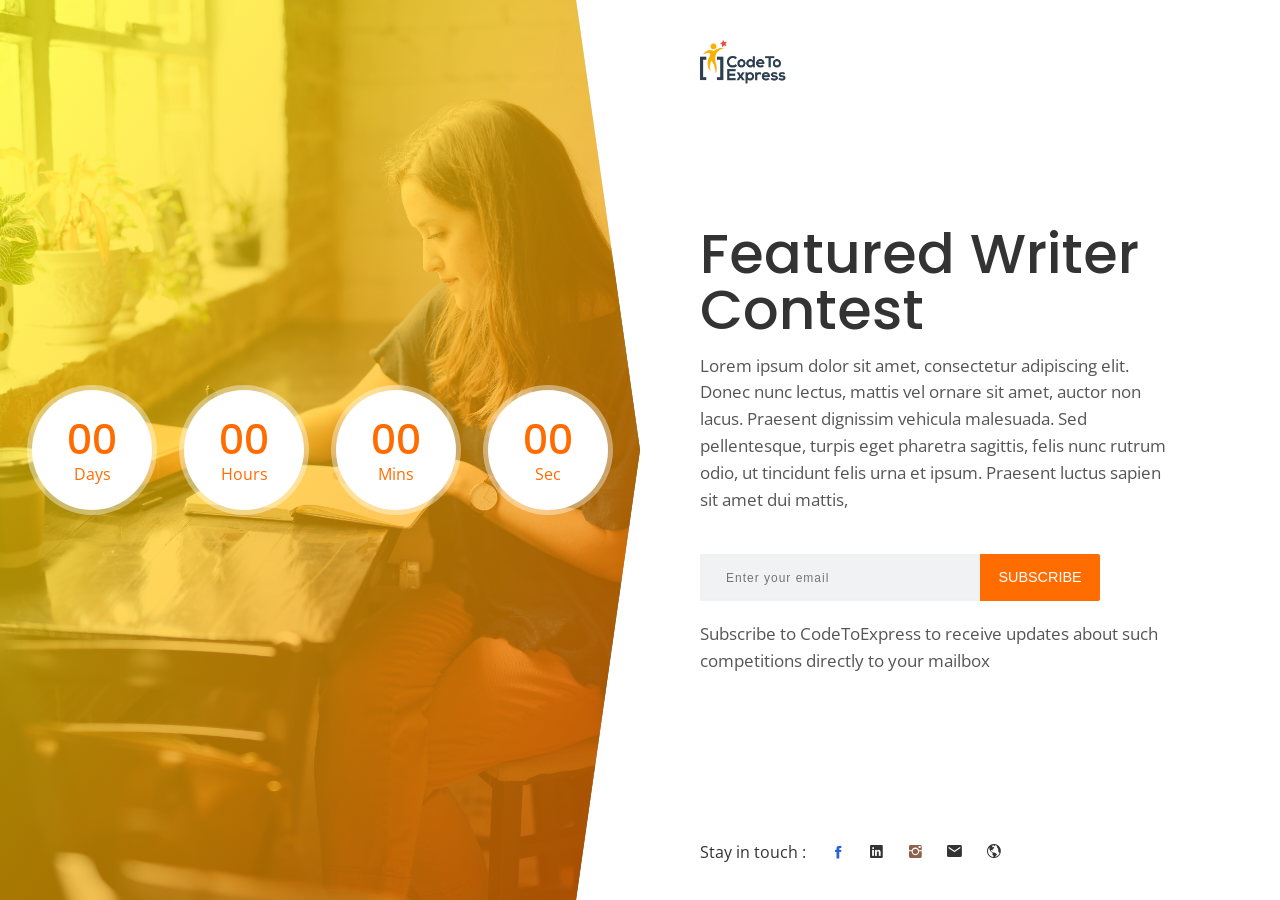
==== index.html @ edab0ef6 "Add website" ====
<!DOCTYPE html>
<html lang="en">
  <head>
    <title>TITLE</title>
    <meta http-equiv="X-UA-Compatible" content="IE=edge" />
    <meta name="viewport" content="width=device-width, initial-scale=1" />
    <meta charset="UTF-8" />
    <!-- Font -->
    <link
      href="https://fonts.googleapis.com/css?family=Open+Sans:400,700%7CPoppins:400,500"
      rel="stylesheet"
    />
    <link href="common-css/ionicons.css" rel="stylesheet" />
    <link rel="stylesheet" href="common-css/jquery.classycountdown.css" />
    <link href="./css/styles.css" rel="stylesheet" />
    <link href="./css/responsive.css" rel="stylesheet" />
  </head>
  <body>
    <div class="main-area">
      <section
        class="left-section"
        
      >
        <div class="display-table center-text">
          <div class="display-table-cell">
            <div id="normal-countdown" data-date="2019/06/01"></div>
          </div>
          <!-- display-table-cell -->
        </div>
        <!-- display-table -->
      </section>
      <!-- left-section -->

      <section class="right-section full-height">
        <a class="logo" href="#"
          ><img src="images/logo-black.png" alt="Logo"
        /></a>

        <div class="display-table">
          <div class="display-table-cell">
            <div class="main-content">
              <h1 class="title"><b>Featured Writer Contest</b></h1>
              <p>
                Lorem ipsum dolor sit amet, consectetur adipiscing elit. Donec nunc lectus, mattis vel ornare sit amet, auctor non lacus. Praesent dignissim vehicula malesuada. Sed pellentesque, turpis eget pharetra sagittis, felis nunc rutrum odio, ut tincidunt felis urna et ipsum. Praesent luctus sapien sit amet dui mattis, 
              </p>

              <div class="email-input-area">
                <form method="post">
                  <input
                    class="email-input"
                    name="email"
                    type="text"
                    placeholder="Enter your email"
                  />
                  <button class="submit-btn" name="submit" type="submit">
                    <b>SUBSCRIBE</b>
                  </button>
                </form>
              </div>
              <!-- email-input-area -->

              <p class="post-desc">
                Subscribe to CodeToExpress to receive updates about such competitions directly to your mailbox
              </p>
            </div>
            <!-- main-content -->
          </div>
          <!-- display-table-cell -->
        </div>
        <!-- display-table -->

        <ul class="footer-icons">
          <li>Stay in touch :</li>
          <li>
            <a href="#"><i class="ion-social-facebook"></i></a>
          </li>
          <li>
            <a href="#"><i class="ion-social-linkedin"></i></a>
          </li>
          <li>
            <a href="#"><i class="ion-social-instagram"></i></a>
          </li>
          <li>
            <a href="#"><i class="ion-android-mail"></i></a>
          </li>
          <li>
            <a href="#"><i class="ion-android-globe"></i></a>
          </li>
        </ul>
      </section>
      <!-- right-section -->
    </div>
    <!-- main-area -->

    <!-- SCIPTS -->

    <script src="common-js/jquery-3.1.1.min.js"></script>

    <script src="common-js/jquery.countdown.min.js"></script>

    <script src="common-js/scripts.js"></script>
  </body>
</html>
---- css/styles.css ----
html {
  font-size: 100%;
  height: 100%;
  width: 100%;
  overflow-x: hidden;
  margin: 0px;
  padding: 0px;
  touch-action: manipulation;
}

body {
  font-size: 16px;
  font-family: "Open Sans", sans-serif;
  width: 100%;
  height: 100%;
  margin: 0;
  font-weight: 400;
  -webkit-font-smoothing: antialiased;
  -moz-osx-font-smoothing: grayscale;
  word-wrap: break-word;
  overflow-x: hidden;
  color: #333;
}

h1,
h2,
h3,
h4,
h5,
h6,
p,
a,
ul,
span,
li,
img,
inpot,
button {
  margin: 0;
  padding: 0;
}

h1,
h2,
h3,
h4,
h5,
h6 {
  line-height: 1.5;
  font-weight: inherit;
}

h1,
h2,
h3 {
  font-family: "Poppins", sans-serif;
}

p {
  line-height: 1.6;
  font-size: 1.05em;
  font-weight: 400;
  color: #555;
}

h1 {
  font-size: 3.5em;
  line-height: 1;
}
h2 {
  font-size: 3em;
  line-height: 1.1;
}
h3 {
  font-size: 2.5em;
}
h4 {
  font-size: 1.5em;
}
h5 {
  font-size: 1.2em;
}
h6 {
  font-size: 0.9em;
  letter-spacing: 1px;
}

a,
button {
  display: inline-block;
  text-decoration: none;
  color: inherit;
  transition: all 0.3s;
  line-height: 1;
}

a:focus,
a:active,
a:hover,
button:focus,
button:active,
button:hover,
a b.light-color:hover {
  text-decoration: none;
  color: #e45f74;
}

b {
  font-weight: 500;
}

img {
  width: 100%;
}

li {
  list-style: none;
  display: inline-block;
}

span {
  display: inline-block;
}

button {
  outline: 0;
  border: 0;
  background: none;
  cursor: pointer;
}

b.light-color {
  color: #444;
}

.icon {
  font-size: 1.1em;
  display: inline-block;
  line-height: inherit;
}

[class^="icon-"]:before,
[class*=" icon-"]:before {
  line-height: inherit;
}

html {
  -webkit-box-sizing: border-box;
  box-sizing: border-box;
}

*,
*::before,
*::after {
  -webkit-box-sizing: inherit;
  box-sizing: inherit;
}
.center-text {
  text-align: center;
}

.display-table {
  display: table;
  height: 100%;
  width: 100%;
}

.display-table-cell {
  display: table-cell;
  vertical-align: middle;
}

::-webkit-input-placeholder {
  font-size: 0.9em;
  letter-spacing: 1px;
}

::-moz-placeholder {
  font-size: 0.9em;
  letter-spacing: 1px;
}

:-ms-input-placeholder {
  font-size: 0.9em;
  letter-spacing: 1px;
}

:-moz-placeholder {
  font-size: 0.9em;
  letter-spacing: 1px;
}

.full-height {
  height: 100%;
}

.position-static {
  position: static;
}

.main-area {
  position: relative;
  height: 100vh;
}

.left-section {
  position: absolute;
  top: 0;
  bottom: 0;
  left: 0;
  width: 50%;
  background-size: cover;
}

#normal-countdown {
  text-align: center;
}

#normal-countdown .time-sec {
  position: relative;
  display: inline-block;
  margin: 2.5%;
  height: 120px;
  width: 120px;
  border-radius: 100px;
  background: #fff;
  box-shadow: 0px 0px 0px 5px rgba(255, 255, 255, 0.4);
  color: #ff6d00;
}

#normal-countdown .time-sec .main-time {
  font-weight: 500;
  line-height: 100px;
}

#normal-countdown .time-sec span {
  position: absolute;
  bottom: 25px;
  left: 50%;
  transform: translateX(-50%);
}

.right-section {
  float: right;
  width: 50%;
  position: relative;
  padding: 0 60px;
}

.right-section .logo {
  position: absolute;
  top: 40px;
  height: 30px;
}

.right-section .logo img {
  height: 150%;
  width: auto;
}

.right-section .main-content {
  padding: 40px 40px 40px 0;
}

.main-content .title {
  margin-bottom: 15px;
}

.main-content .email-input-area {
  margin: 40px 0 20px;
  position: relative;
  width: 400px;
  height: 47px;
}

.main-content .email-input-area .email-input {
  width: 100%;
  position: absolute;
  top: 0;
  bottom: 0;
  left: 0;
  border-radius: 2px;
  border: 0;
  outline: 0;
  padding: 0 140px 0 25px;
  transition: all 0.2s;
  background: #f1f2f3;
  box-shadow: inset 0 0 1px rgba(0, 0, 0, 0.1);
  border: 1px solid transparent;
}

.main-content .email-input-area .email-input:focus {
  border-color: #ffff00;
}

.main-content .email-input-area .submit-btn {
  width: 120px;
  text-align: center;
  position: absolute;
  top: 0;
  bottom: 0;
  right: 0;
  font-size: 0.9em;
  outline: 0;
  border-radius: 0 2px 2px 0;
  transition: all 0.3s;
  background: #ff6d00;
  color: #fff;
}

.main-content .email-input-area .submit-btn:hover {
  background: #ffc400;
}
ff6d00 .main-content .post-desc {
  color: #999;
}

.right-section .footer-icons {
  position: absolute;
  bottom: 30px;
}

.right-section .footer-icons > li > a {
  display: inline-block;
  font-size: 1.07em;
  padding: 0 0px;
}

.right-section .footer-icons > li:first-child {
  margin-right: 10px;
}

.right-section .footer-icons > li > a > i {
  display: inline-block;
  height: 35px;
  line-height: 33px;
  transition: all 0.2s;
  border-radius: 40px;
  text-align: center;
  width: 35px;
}

.right-section .footer-icons > li > a:hover > i {
  border: 1px solid;
}

.right-section .footer-icons > li > a > i[class*="facebook"] {
  color: #2a61d6;
  border-color: #2a61d6;
}
.right-section .footer-icons > li > a > i[class*="twitter"] {
  color: #3aa4f8;
  border-color: #3aa4f8;
}
.right-section .footer-icons > li > a > i[class*="google"] {
  color: #f43846;
  border-color: #f43846;
}
.right-section .footer-icons > li > a > i[class*="instagram"] {
  color: #8f614a;
  border-color: #8f614a;
}
.right-section .footer-icons > li > a > i[class*="pinterest"] {
  color: #e1c013;
  border-color: #e1c013;
}
---- css/responsive.css ----
@media only screen and (max-width: 1200px) {
  .date-countdown {
    width: 100%;
  }
}

@media only screen and (max-width: 992px) {
  .main-area {
    position: relative;
    height: 200vh;
  }
  .right-section {
    float: none;
    width: 100%;
    height: 50%;
  }
  .right-section .main-content {
    padding: 40px 0;
  }
  .main-content .email-input-area {
    width: 100%;
  }
  .main-content .email-input-area .email-input {
    padding: 0 115px 0 20px;
  }
  .main-content .email-input-area .submit-btn {
    width: 100px;
  }
  .right-section .footer-icons > li > a > i {
    height: 30px;
    line-height: 28px;
    width: 30px;
  }
  .left-section {
    position: static;
    width: 100%;
    height: 50%;
  }

  .date-countdown {
    width: 100%;
  }

  .date-countdown .time_circles > div > h4 {
    font-size: 0.7em !important;
  }
}

@media only screen and (max-width: 767px) {
  p {
    line-height: 1.4;
  }

  h1 {
    font-size: 2.8em;
    line-height: 1;
  }
  h2 {
    font-size: 2.2em;
    line-height: 1.1;
  }
  h3 {
    font-size: 1.8em;
  }
}

@media only screen and (max-width: 479px) {
  body {
    font-size: 12px;
  }

  #normal-countdown .time-sec {
    height: 100px;
    width: 100px;
    margin: 5%;
  }

  #normal-countdown .time-sec .main-time {
    line-height: 80px;
  }

  .right-section {
    padding: 0 30px;
  }
}

@media only screen and (max-width: 359px) {
}

@media only screen and (max-width: 290px) {
}

@media only screen and (min-width: 900px) {
  .left-section {
    clip-path: polygon(0 0, 90% 0, 100% 50vh, 90% 100vh, 0 100vh);
    /* position: relative; */
  }
  .right-section {
    clip-path: polygon(0 0, 100% 0, 100% 100vh, 0% 100vh);
    /* position: relative; */
  }
}

.left-section {
  background-image: linear-gradient(
      to right bottom,
      rgba(255, 255, 0, 0.65),
      rgba(255, 111, 0, 0.65)
    ),
    url(./../images/bkg.jpg);
}
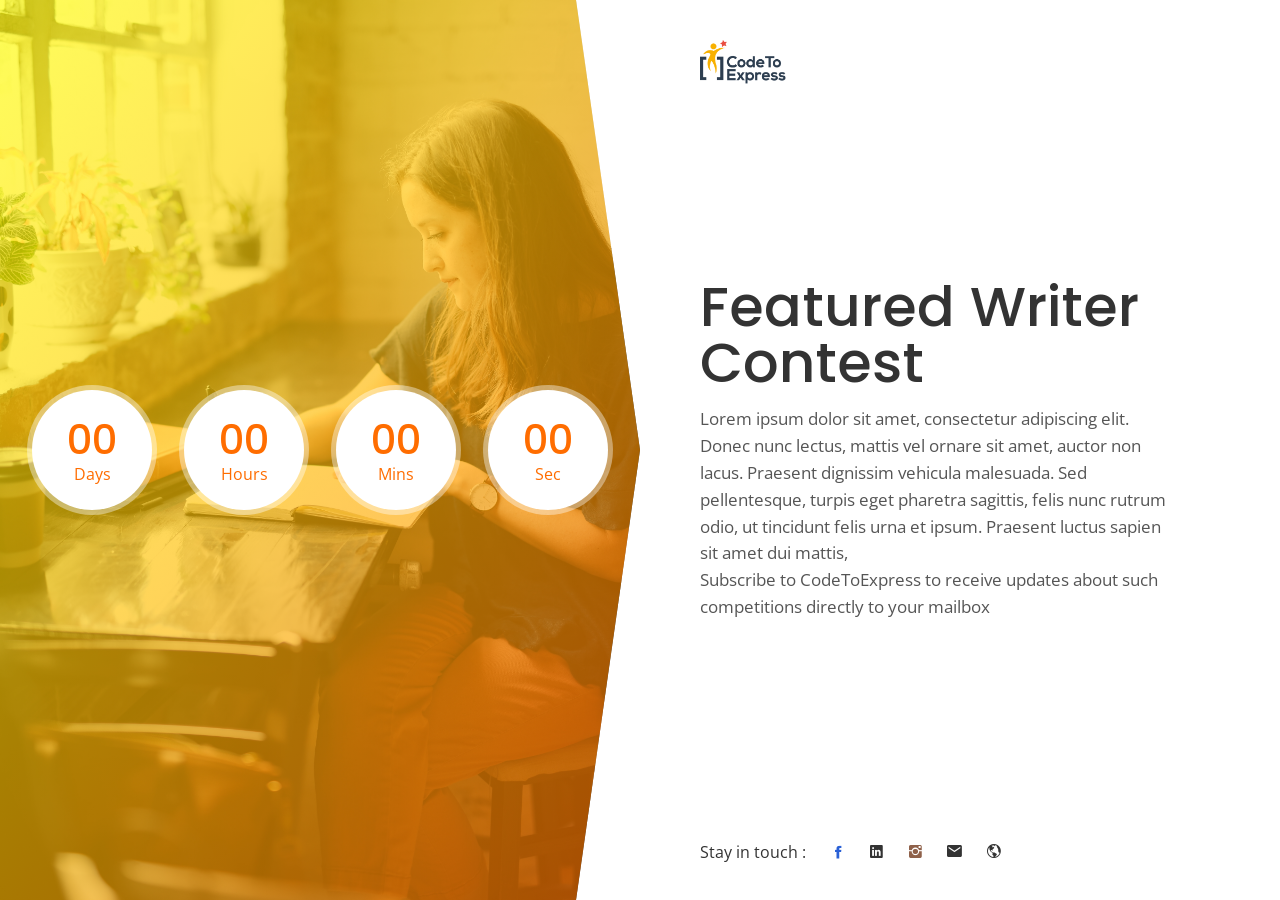
==== commit 4c1e4d98: "Add meta tags" ====
--- a/index.html
+++ b/index.html
@@ -1,10 +1,25 @@
 <!DOCTYPE html>
 <html lang="en">
   <head>
-    <title>TITLE</title>
+    <title>C2E Featured Writer Contest</title>
     <meta http-equiv="X-UA-Compatible" content="IE=edge" />
     <meta name="viewport" content="width=device-width, initial-scale=1" />
     <meta charset="UTF-8" />
+    <meta name="author" content="The Lean programmer, theleanprogrammer@gmail.com">
+    <meta name="description" content="Code To Express: We aim to make a world advanced in technology and make the youth of not only this nation, but this globe, well versed in programming and technology, and we have started Featured Writer Contest to give a chance to beginner and medium developers to start tech blogging!" />
+    <meta name="keywords" content="Madhav Bahl,Madhav,Tech Enthusiast,Web Developer,Portfolio">
+    <meta property="og:type" content="website" />
+    <link rel="shortcut icon" href="img/logo_sq.png">
+    <link rel="icon" href="img/logo_sq.png">
+	<meta property="og:site_name" content="C2E: Daily Codes" />
+	<meta property="og:url" content="codetoexpress.tech/dailycodes" />
+    <meta property="og:title" content="Code To Express" />
+    <meta property="og:image" content="img/logo_sq.png" />
+	<meta property="og:description" content="Code To Express: We aim to make a world advanced in technology and make the youth of not only this nation, but this globe, well versed in programming and technology, and we have started Featured Writer Contest to give a chance to beginner and medium developers to start tech blogging!"  />
+	<meta itemprop="name" content="Code To Express" />
+	<meta itemprop="description" content="Code To Express: We aim to make a world advanced in technology and make the youth of not only this nation, but this globe, well versed in programming and technology, and we have started Featured Writer Contest to give a chance to beginner and medium developers to start tech blogging!" />
+	<meta itemprop="name" content="Code To Express" />
+    <meta name="keywords" content="CodeToExpress, Teaching Tech, Seamless, Programming, Technology, Coding, The Lean Programmer, Madhav Bahl,Madhav,Tech Enthusiast,C2E,Code To Express">
     <!-- Font -->
     <link
       href="https://fonts.googleapis.com/css?family=Open+Sans:400,700%7CPoppins:400,500"
@@ -14,13 +29,13 @@
     <link rel="stylesheet" href="common-css/jquery.classycountdown.css" />
     <link href="./css/styles.css" rel="stylesheet" />
     <link href="./css/responsive.css" rel="stylesheet" />
+    <link rel="shortcut icon" href="./images/logo.png" />
+    <link rel="icon" href="./images/logo.png" />
+    
   </head>
   <body>
     <div class="main-area">
-      <section
-        class="left-section"
-        
-      >
+      <section class="left-section">
         <div class="display-table center-text">
           <div class="display-table-cell">
             <div id="normal-countdown" data-date="2019/06/01"></div>
@@ -41,10 +56,14 @@
             <div class="main-content">
               <h1 class="title"><b>Featured Writer Contest</b></h1>
               <p>
-                Lorem ipsum dolor sit amet, consectetur adipiscing elit. Donec nunc lectus, mattis vel ornare sit amet, auctor non lacus. Praesent dignissim vehicula malesuada. Sed pellentesque, turpis eget pharetra sagittis, felis nunc rutrum odio, ut tincidunt felis urna et ipsum. Praesent luctus sapien sit amet dui mattis, 
+                Lorem ipsum dolor sit amet, consectetur adipiscing elit. Donec
+                nunc lectus, mattis vel ornare sit amet, auctor non lacus.
+                Praesent dignissim vehicula malesuada. Sed pellentesque, turpis
+                eget pharetra sagittis, felis nunc rutrum odio, ut tincidunt
+                felis urna et ipsum. Praesent luctus sapien sit amet dui mattis,
               </p>
 
-              <div class="email-input-area">
+              <!-- <div class="email-input-area">
                 <form method="post">
                   <input
                     class="email-input"
@@ -56,11 +75,12 @@
                     <b>SUBSCRIBE</b>
                   </button>
                 </form>
-              </div>
+              </div> -->
               <!-- email-input-area -->
 
               <p class="post-desc">
-                Subscribe to CodeToExpress to receive updates about such competitions directly to your mailbox
+                Subscribe to CodeToExpress to receive updates about such
+                competitions directly to your mailbox
               </p>
             </div>
             <!-- main-content -->
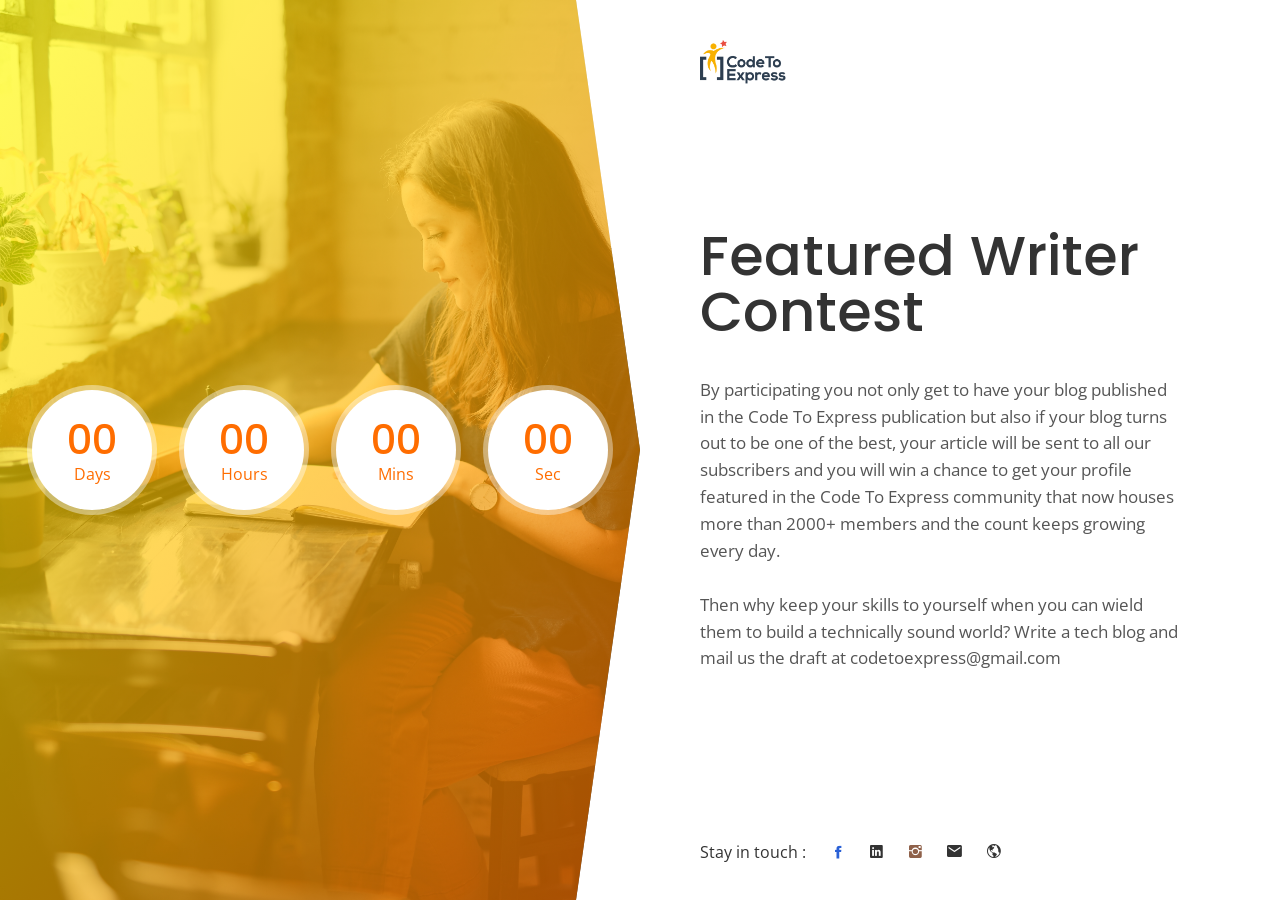
==== commit ef151e56: "Final changes" ====
--- a/index.html
+++ b/index.html
@@ -9,12 +9,12 @@
     <meta name="description" content="Code To Express: We aim to make a world advanced in technology and make the youth of not only this nation, but this globe, well versed in programming and technology, and we have started Featured Writer Contest to give a chance to beginner and medium developers to start tech blogging!" />
     <meta name="keywords" content="Madhav Bahl,Madhav,Tech Enthusiast,Web Developer,Portfolio">
     <meta property="og:type" content="website" />
-    <link rel="shortcut icon" href="img/logo_sq.png">
-    <link rel="icon" href="img/logo_sq.png">
+    <link rel="shortcut icon" href="./images/logo.png">
+    <link rel="icon" href="./images/logo.png">
 	<meta property="og:site_name" content="C2E: Daily Codes" />
 	<meta property="og:url" content="codetoexpress.tech/dailycodes" />
     <meta property="og:title" content="Code To Express" />
-    <meta property="og:image" content="img/logo_sq.png" />
+    <meta property="og:image" content="./images/logo.png" />
 	<meta property="og:description" content="Code To Express: We aim to make a world advanced in technology and make the youth of not only this nation, but this globe, well versed in programming and technology, and we have started Featured Writer Contest to give a chance to beginner and medium developers to start tech blogging!"  />
 	<meta itemprop="name" content="Code To Express" />
 	<meta itemprop="description" content="Code To Express: We aim to make a world advanced in technology and make the youth of not only this nation, but this globe, well versed in programming and technology, and we have started Featured Writer Contest to give a chance to beginner and medium developers to start tech blogging!" />
@@ -54,13 +54,15 @@
         <div class="display-table">
           <div class="display-table-cell">
             <div class="main-content">
-              <h1 class="title"><b>Featured Writer Contest</b></h1>
+              <h1 class="title"><b>Featured Writer Contest</b></h1> <br /> 
               <p>
-                Lorem ipsum dolor sit amet, consectetur adipiscing elit. Donec
-                nunc lectus, mattis vel ornare sit amet, auctor non lacus.
-                Praesent dignissim vehicula malesuada. Sed pellentesque, turpis
-                eget pharetra sagittis, felis nunc rutrum odio, ut tincidunt
-                felis urna et ipsum. Praesent luctus sapien sit amet dui mattis,
+                By participating you not only get to have your blog published in the Code To Express
+publication but also if your blog turns out to be one of the best, your article will be sent to
+all our subscribers and you will win a chance to get your profile featured in the Code To
+Express community that now houses more than 2000+ members and the count keeps
+growing every day. <br /> <br />
+Then why keep your skills to yourself when you can wield them to build a technically sound
+world? Write a tech blog and mail us the draft at  <a href="mailto:codetoexpress@gmail.com?Subject=Tech%Blog%20Submission" target="_top">codetoexpress@gmail.com</a>
               </p>
 
               <!-- <div class="email-input-area">
@@ -78,10 +80,10 @@
               </div> -->
               <!-- email-input-area -->
 
-              <p class="post-desc">
+              <!-- <p class="post-desc">
                 Subscribe to CodeToExpress to receive updates about such
                 competitions directly to your mailbox
-              </p>
+              </p> -->
             </div>
             <!-- main-content -->
           </div>
@@ -92,19 +94,19 @@
         <ul class="footer-icons">
           <li>Stay in touch :</li>
           <li>
-            <a href="#"><i class="ion-social-facebook"></i></a>
+            <a href="https://www.facebook.com/CodeToExpress/"><i class="ion-social-facebook"></i></a>
           </li>
           <li>
-            <a href="#"><i class="ion-social-linkedin"></i></a>
+            <a href="https://www.linkedin.com/company/codetoexpress/"><i class="ion-social-linkedin"></i></a>
           </li>
           <li>
-            <a href="#"><i class="ion-social-instagram"></i></a>
+            <a href="https://www.instagram.com/codetoexpress/"><i class="ion-social-instagram"></i></a>
           </li>
           <li>
-            <a href="#"><i class="ion-android-mail"></i></a>
+            <a href="mailto:codetoexpress@gmail.com?Subject=Tech%Blog%20Submission"><i class="ion-android-mail"></i></a>
           </li>
           <li>
-            <a href="#"><i class="ion-android-globe"></i></a>
+            <a href="http://codetoexpress.tech"><i class="ion-android-globe"></i></a>
           </li>
         </ul>
       </section>
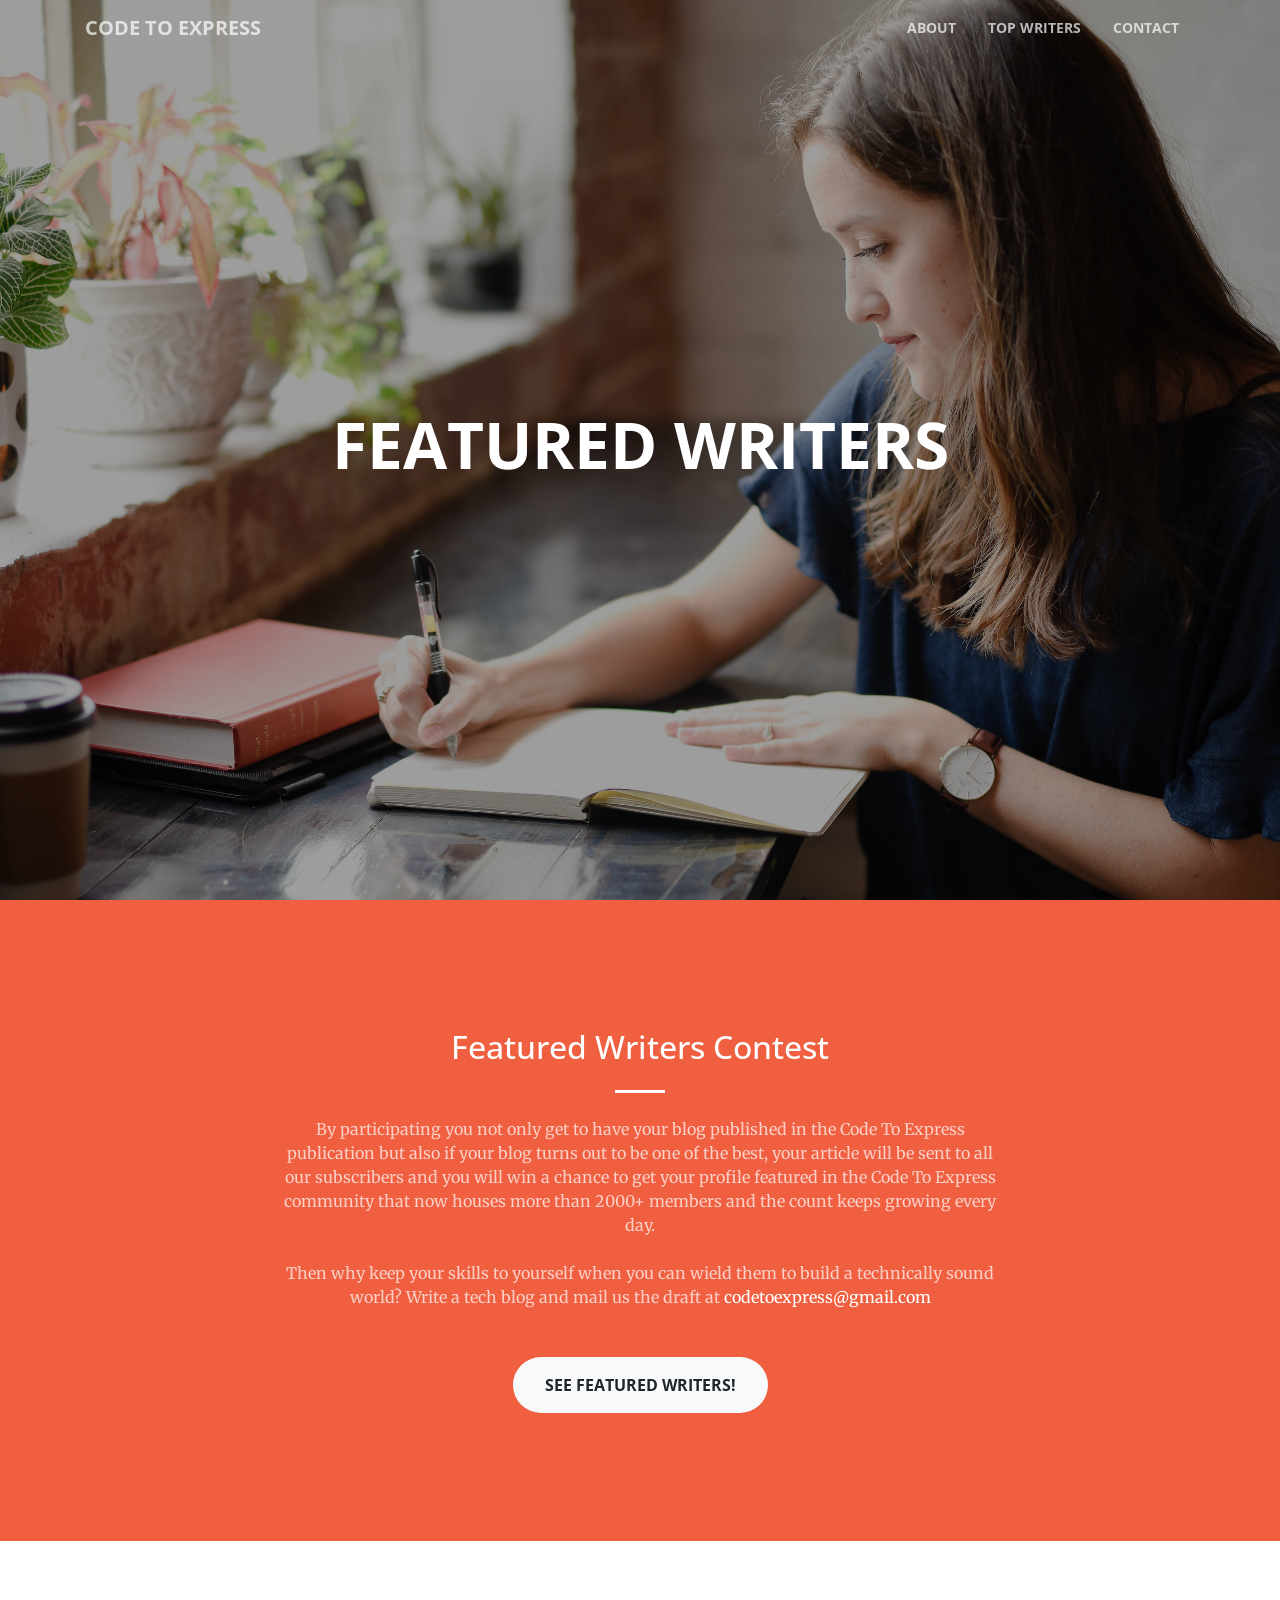
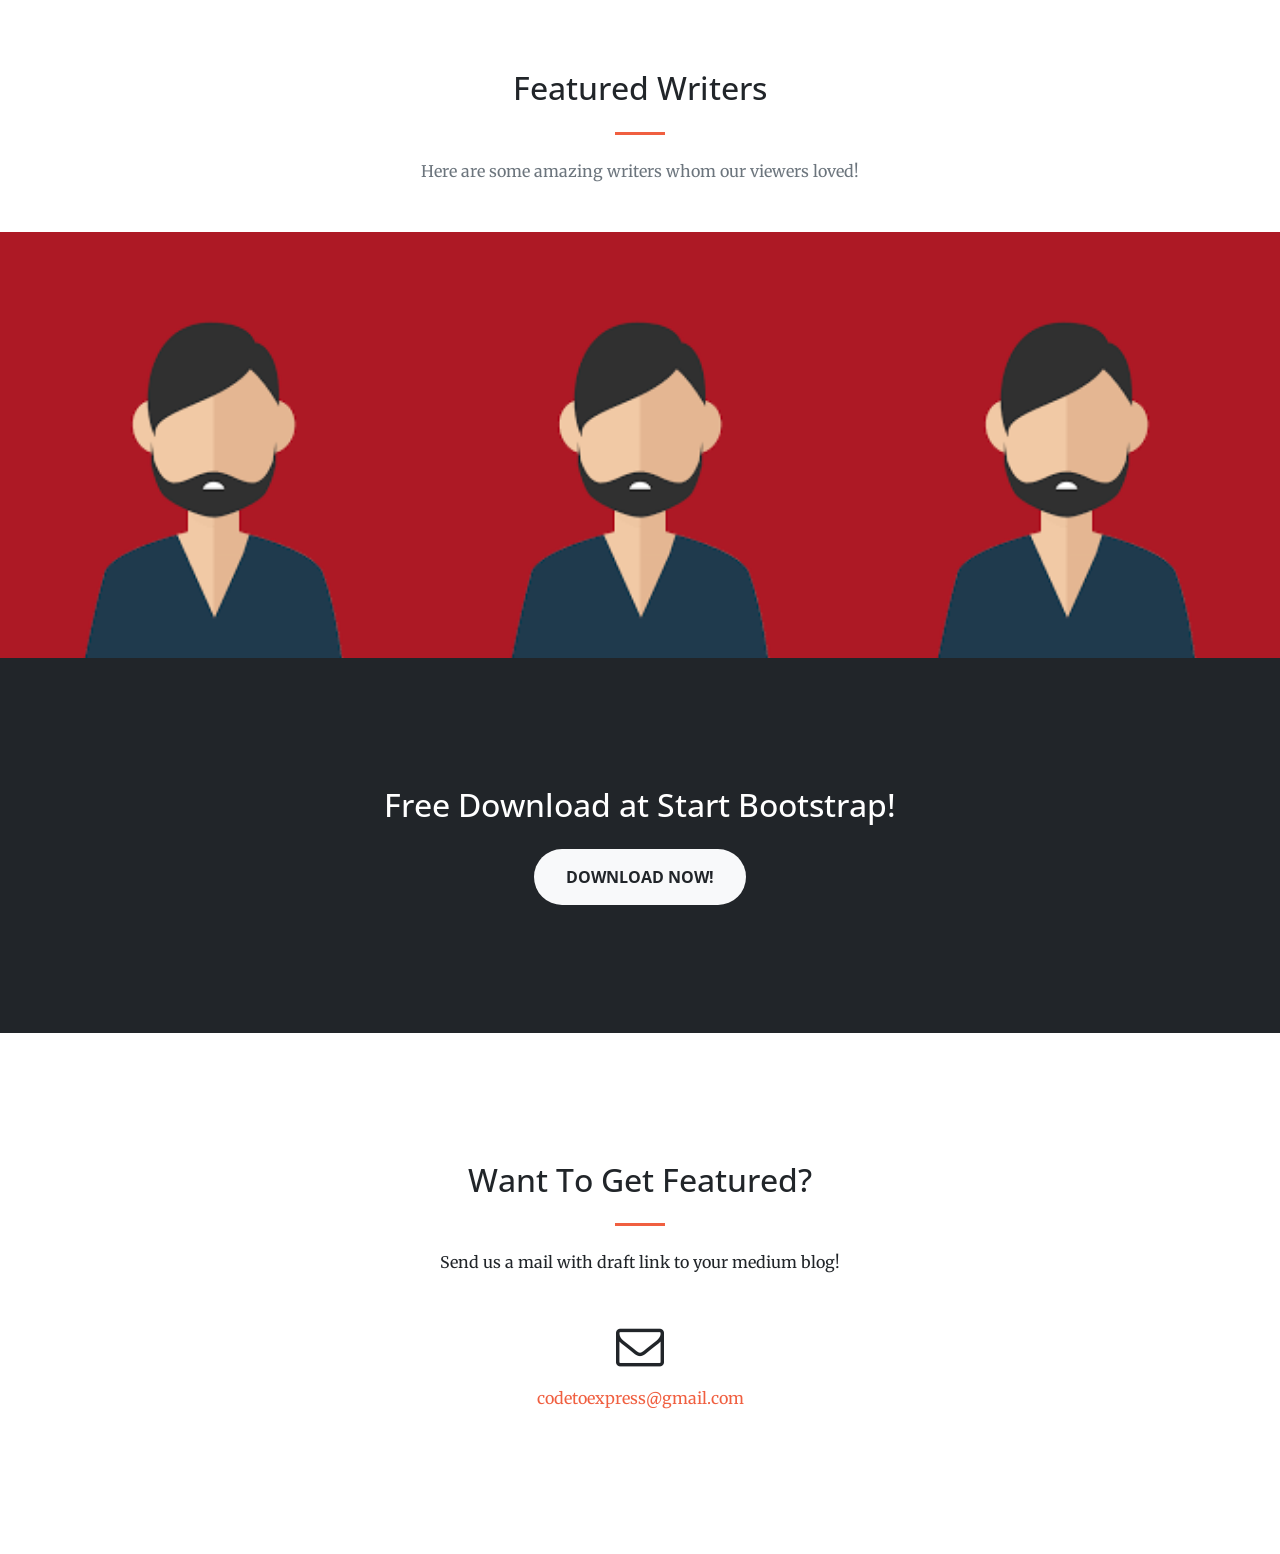
==== commit 5be3036a: "Add featured writers page" ====
--- a/index.html
+++ b/index.html
@@ -1,125 +1,275 @@
 <!DOCTYPE html>
 <html lang="en">
+
   <head>
-    <title>C2E Featured Writer Contest</title>
-    <meta http-equiv="X-UA-Compatible" content="IE=edge" />
-    <meta name="viewport" content="width=device-width, initial-scale=1" />
-    <meta charset="UTF-8" />
-    <meta name="author" content="The Lean programmer, theleanprogrammer@gmail.com">
-    <meta name="description" content="Code To Express: We aim to make a world advanced in technology and make the youth of not only this nation, but this globe, well versed in programming and technology, and we have started Featured Writer Contest to give a chance to beginner and medium developers to start tech blogging!" />
-    <meta name="keywords" content="Madhav Bahl,Madhav,Tech Enthusiast,Web Developer,Portfolio">
-    <meta property="og:type" content="website" />
-    <link rel="shortcut icon" href="./images/logo.png">
-    <link rel="icon" href="./images/logo.png">
-	<meta property="og:site_name" content="C2E: Daily Codes" />
-	<meta property="og:url" content="codetoexpress.tech/dailycodes" />
-    <meta property="og:title" content="Code To Express" />
-    <meta property="og:image" content="./images/logo.png" />
-	<meta property="og:description" content="Code To Express: We aim to make a world advanced in technology and make the youth of not only this nation, but this globe, well versed in programming and technology, and we have started Featured Writer Contest to give a chance to beginner and medium developers to start tech blogging!"  />
-	<meta itemprop="name" content="Code To Express" />
-	<meta itemprop="description" content="Code To Express: We aim to make a world advanced in technology and make the youth of not only this nation, but this globe, well versed in programming and technology, and we have started Featured Writer Contest to give a chance to beginner and medium developers to start tech blogging!" />
-	<meta itemprop="name" content="Code To Express" />
-    <meta name="keywords" content="CodeToExpress, Teaching Tech, Seamless, Programming, Technology, Coding, The Lean Programmer, Madhav Bahl,Madhav,Tech Enthusiast,C2E,Code To Express">
-    <!-- Font -->
-    <link
-      href="https://fonts.googleapis.com/css?family=Open+Sans:400,700%7CPoppins:400,500"
-      rel="stylesheet"
-    />
-    <link href="common-css/ionicons.css" rel="stylesheet" />
-    <link rel="stylesheet" href="common-css/jquery.classycountdown.css" />
-    <link href="./css/styles.css" rel="stylesheet" />
-    <link href="./css/responsive.css" rel="stylesheet" />
-    <link rel="shortcut icon" href="./images/logo.png" />
-    <link rel="icon" href="./images/logo.png" />
-    
+
+    <meta charset="utf-8">
+    <meta name="viewport" content="width=device-width, initial-scale=1, shrink-to-fit=no">
+    <meta name="description" content="">
+    <meta name="author" content="">
+
+    <title>C2E Featured Writers</title>
+
+    <!-- Bootstrap core CSS -->
+    <link href="vendor/bootstrap/css/bootstrap.min.css" rel="stylesheet">
+
+    <!-- Custom fonts for this template -->
+    <link href="vendor/font-awesome/css/font-awesome.min.css" rel="stylesheet" type="text/css">
+    <link href='https://fonts.googleapis.com/css?family=Open+Sans:300italic,400italic,600italic,700italic,800italic,400,300,600,700,800' rel='stylesheet' type='text/css'>
+    <link href='https://fonts.googleapis.com/css?family=Merriweather:400,300,300italic,400italic,700,700italic,900,900italic' rel='stylesheet' type='text/css'>
+
+    <!-- Plugin CSS -->
+    <link href="vendor/magnific-popup/magnific-popup.css" rel="stylesheet">
+
+    <!-- Custom styles for this template -->
+    <link href="css/creative.css" rel="stylesheet">
+
   </head>
-  <body>
-    <div class="main-area">
-      <section class="left-section">
-        <div class="display-table center-text">
-          <div class="display-table-cell">
-            <div id="normal-countdown" data-date="2019/06/01"></div>
-          </div>
-          <!-- display-table-cell -->
-        </div>
-        <!-- display-table -->
-      </section>
-      <!-- left-section -->
-
-      <section class="right-section full-height">
-        <a class="logo" href="#"
-          ><img src="images/logo-black.png" alt="Logo"
-        /></a>
-
-        <div class="display-table">
-          <div class="display-table-cell">
-            <div class="main-content">
-              <h1 class="title"><b>Featured Writer Contest</b></h1> <br /> 
-              <p>
-                By participating you not only get to have your blog published in the Code To Express
-publication but also if your blog turns out to be one of the best, your article will be sent to
-all our subscribers and you will win a chance to get your profile featured in the Code To
-Express community that now houses more than 2000+ members and the count keeps
-growing every day. <br /> <br />
-Then why keep your skills to yourself when you can wield them to build a technically sound
-world? Write a tech blog and mail us the draft at  <a href="mailto:codetoexpress@gmail.com?Subject=Tech%Blog%20Submission" target="_top">codetoexpress@gmail.com</a>
-              </p>
-
-              <!-- <div class="email-input-area">
-                <form method="post">
-                  <input
-                    class="email-input"
-                    name="email"
-                    type="text"
-                    placeholder="Enter your email"
-                  />
-                  <button class="submit-btn" name="submit" type="submit">
-                    <b>SUBSCRIBE</b>
-                  </button>
-                </form>
-              </div> -->
-              <!-- email-input-area -->
-
-              <!-- <p class="post-desc">
-                Subscribe to CodeToExpress to receive updates about such
-                competitions directly to your mailbox
-              </p> -->
-            </div>
-            <!-- main-content -->
-          </div>
-          <!-- display-table-cell -->
-        </div>
-        <!-- display-table -->
-
-        <ul class="footer-icons">
-          <li>Stay in touch :</li>
-          <li>
-            <a href="https://www.facebook.com/CodeToExpress/"><i class="ion-social-facebook"></i></a>
-          </li>
-          <li>
-            <a href="https://www.linkedin.com/company/codetoexpress/"><i class="ion-social-linkedin"></i></a>
-          </li>
-          <li>
-            <a href="https://www.instagram.com/codetoexpress/"><i class="ion-social-instagram"></i></a>
-          </li>
-          <li>
-            <a href="mailto:codetoexpress@gmail.com?Subject=Tech%Blog%20Submission"><i class="ion-android-mail"></i></a>
-          </li>
-          <li>
-            <a href="http://codetoexpress.tech"><i class="ion-android-globe"></i></a>
-          </li>
-        </ul>
-      </section>
-      <!-- right-section -->
-    </div>
-    <!-- main-area -->
-
-    <!-- SCIPTS -->
-
-    <script src="common-js/jquery-3.1.1.min.js"></script>
-
-    <script src="common-js/jquery.countdown.min.js"></script>
-
-    <script src="common-js/scripts.js"></script>
+
+  <body id="page-top">
+
+    <!-- Navigation -->
+    <nav class="navbar navbar-expand-lg navbar-light fixed-top" id="mainNav">
+      <div class="container">
+        <a class="navbar-brand js-scroll-trigger" href="#page-top">Code To Express</a>
+        <button class="navbar-toggler navbar-toggler-right" type="button" data-toggle="collapse" data-target="#navbarResponsive" aria-controls="navbarResponsive" aria-expanded="false" aria-label="Toggle navigation">
+          <span class="navbar-toggler-icon"></span>
+        </button>
+        <div class="collapse navbar-collapse" id="navbarResponsive">
+          <ul class="navbar-nav ml-auto">
+            <li class="nav-item">
+              <a class="nav-link js-scroll-trigger" href="#about">About</a>
+            </li>
+            <!-- <li class="nav-item">
+              <a class="nav-link js-scroll-trigger" href="#services">Services</a>
+            </li> -->
+            <li class="nav-item">
+              <a class="nav-link js-scroll-trigger" href="#portfolio">Top Writers</a>
+            </li>
+            <li class="nav-item">
+              <a class="nav-link js-scroll-trigger" href="#contact">Contact</a>
+            </li>
+          </ul>
+        </div>
+      </div>
+    </nav>
+
+    <header class="masthead text-center text-white d-flex">
+      <div class="container my-auto">
+        <div class="row">
+          <div class="col-lg-10 mx-auto">
+            <h1 class="text-uppercase">
+              <strong>Featured Writers</strong>
+            </h1>
+            <!-- <hr> -->
+          </div>
+          <div class="col-lg-8 mx-auto">
+            <!-- <p class="text-faded mb-5">An initiative by CodeToExpress</p> -->
+            <!-- <a class="btn btn-primary btn-xl js-scroll-trigger" href="#about">Find Out More</a> -->
+          </div>
+        </div>
+      </div>
+    </header>
+
+    <section class="bg-primary" id="about">
+      <div class="container">
+        <div class="row">
+          <div class="col-lg-8 mx-auto text-center">
+            <h2 class="section-heading text-white">Featured Writers Contest</h2>
+            <hr class="light my-4">
+            <p class="text-faded mb-4">By participating you not only get to have your blog published in the Code To Express publication but also if your blog turns out to be one of the best, your article will be sent to all our subscribers and you will win a chance to get your profile featured in the Code To Express community that now houses more than 2000+ members and the count keeps growing every day. </p>
+            <p class="text-faded mb-4">Then why keep your skills to yourself when you can wield them to build a technically sound world? Write a tech blog and mail us the draft at <a style="color: #fff;" href="mailto:codetoexpress@gmail.com">codetoexpress@gmail.com</a></p> <br>
+            <a class="btn btn-light btn-xl js-scroll-trigger" href="#services">See Featured Writers!</a>
+          </div>
+        </div>
+      </div>
+    </section>
+
+    <section style="padding-bottom: 25px;" id="services">
+      <div class="container">
+        <div class="row">
+          <div class="col-lg-12 text-center">
+            <h2 class="section-heading">Featured Writers</h2>
+            
+            <hr class="my-4">
+            <p class="text-muted mb-0">Here are some amazing writers whom our viewers loved!</p> <br>
+          </div>
+        </div>
+      </div>
+      <!-- <div class="container">
+        <div class="row">
+          <div class="col-lg-3 col-md-6 text-center">
+            <div class="service-box mt-5 mx-auto">
+              <i class="fa fa-4x fa-diamond text-primary mb-3 sr-icons"></i>
+              <h3 class="mb-3">Sturdy Templates</h3>
+              <p class="text-muted mb-0">Our templates are updated regularly so they don't break.</p>
+            </div>
+          </div>
+          <div class="col-lg-3 col-md-6 text-center">
+            <div class="service-box mt-5 mx-auto">
+              <i class="fa fa-4x fa-paper-plane text-primary mb-3 sr-icons"></i>
+              <h3 class="mb-3">Ready to Ship</h3>
+              <p class="text-muted mb-0">You can use this theme as is, or you can make changes!</p>
+            </div>
+          </div>
+          <div class="col-lg-3 col-md-6 text-center">
+            <div class="service-box mt-5 mx-auto">
+              <i class="fa fa-4x fa-newspaper-o text-primary mb-3 sr-icons"></i>
+              <h3 class="mb-3">Up to Date</h3>
+              <p class="text-muted mb-0">We update dependencies to keep things fresh.</p>
+            </div>
+          </div>
+          <div class="col-lg-3 col-md-6 text-center">
+            <div class="service-box mt-5 mx-auto">
+              <i class="fa fa-4x fa-heart text-primary mb-3 sr-icons"></i>
+              <h3 class="mb-3">Made with Love</h3>
+              <p class="text-muted mb-0">You have to make your websites with love these days!</p>
+            </div>
+          </div>
+        </div>
+      </div> -->
+    </section>
+
+    <section class="p-0" id="portfolio">
+      <div class="container-fluid p-0">
+        <div class="row no-gutters popup-gallery">
+          <div class="col-lg-4 col-sm-6">
+            <a class="portfolio-box" href="img/writers/avatar.png">
+              <img class="img-fluid" style="width: 100%;"src="img/writers/avatar.png" alt="">
+              <div class="portfolio-box-caption">
+                <div class="portfolio-box-caption-content">
+                  <div class="project-category text-faded">
+                    June 1st - June 15th
+                  </div>
+                  <div class="project-name">
+                        Sarthak Srivastava
+                  </div>
+                </div>
+              </div>
+            </a>
+          </div>
+          <div class="col-lg-4 col-sm-6">
+            <a class="portfolio-box" href="img/writers/avatar.png">
+              <img class="img-fluid" style="width: 100%;" src="img/writers/avatar.png" alt="">
+              <div class="portfolio-box-caption">
+                <div class="portfolio-box-caption-content">
+                    <div class="project-category text-faded">
+                        June 16th - June 30th
+                    </div>
+                    <div class="project-name">
+                        Name
+                    </div>
+                </div>
+              </div>
+            </a>
+          </div>
+          <div class="col-lg-4 col-sm-6">
+            <a class="portfolio-box" href="img/writers/avatar.png">
+              <img class="" style="width: 100%;" src="img/writers/avatar.png" alt="">
+              <div class="portfolio-box-caption">
+                <div class="portfolio-box-caption-content">
+                    <div class="project-category text-faded">
+                        July 1st - June 15th
+                    </div>
+                    <div class="project-name">
+                        Name
+                    </div>
+                </div>
+              </div>
+            </a>
+          </div>
+          <!-- <div class="col-lg-4 col-sm-6">
+            <a class="portfolio-box" href="img/portfolio/fullsize/4.jpg">
+              <img class="img-fluid" src="img/portfolio/thumbnails/4.jpg" alt="">
+              <div class="portfolio-box-caption">
+                <div class="portfolio-box-caption-content">
+                  <div class="project-category text-faded">
+                    Category
+                  </div>
+                  <div class="project-name">
+                    Project Name
+                  </div>
+                </div>
+              </div>
+            </a>
+          </div>
+          <div class="col-lg-4 col-sm-6">
+            <a class="portfolio-box" href="img/portfolio/fullsize/5.jpg">
+              <img class="img-fluid" src="img/portfolio/thumbnails/5.jpg" alt="">
+              <div class="portfolio-box-caption">
+                <div class="portfolio-box-caption-content">
+                  <div class="project-category text-faded">
+                    Category
+                  </div>
+                  <div class="project-name">
+                    Project Name
+                  </div>
+                </div>
+              </div>
+            </a>
+          </div>
+          <div class="col-lg-4 col-sm-6">
+            <a class="portfolio-box" href="img/portfolio/fullsize/6.jpg">
+              <img class="img-fluid" src="img/portfolio/thumbnails/6.jpg" alt="">
+              <div class="portfolio-box-caption">
+                <div class="portfolio-box-caption-content">
+                  <div class="project-category text-faded">
+                    Category
+                  </div>
+                  <div class="project-name">
+                    Project Name
+                  </div>
+                </div>
+              </div>
+            </a>
+          </div> -->
+        </div>
+      </div>
+    </section>
+
+    <section class="bg-dark text-white">
+      <div class="container text-center">
+        <h2 class="mb-4">Free Download at Start Bootstrap!</h2>
+        <a class="btn btn-light btn-xl sr-button" href="http://startbootstrap.com/template-overviews/creative/">Download Now!</a>
+      </div>
+    </section>
+
+    <section id="contact">
+      <div class="container">
+        <div class="row">
+          <div class="col-lg-8 mx-auto text-center">
+            <h2 class="section-heading">Want To Get Featured?</h2>
+            <hr class="my-4">
+            <p class="mb-5">Send us a mail with draft link to your medium blog!</p>
+          </div>
+        </div>
+        <div class="row">
+          <div class="col-lg-0 ml-auto text-center">
+            <!-- <i class="fa fa-phone fa-3x mb-3 sr-contact"></i>
+            <p>123-456-6789</p> -->
+          </div>
+          <div class="col-lg-4 mr-auto text-center">
+            <i class="fa fa-envelope-o fa-3x mb-3 sr-contact"></i>
+            <p>
+              <a href="mailto:codetoexpress@gmail.com">codetoexpress@gmail.com</a>
+            </p>
+          </div>
+        </div>
+      </div>
+    </section>
+
+    <!-- Bootstrap core JavaScript -->
+    <script src="vendor/jquery/jquery.min.js"></script>
+    <script src="vendor/bootstrap/js/bootstrap.bundle.min.js"></script>
+
+    <!-- Plugin JavaScript -->
+    <script src="vendor/jquery-easing/jquery.easing.min.js"></script>
+    <script src="vendor/scrollreveal/scrollreveal.min.js"></script>
+    <script src="vendor/magnific-popup/jquery.magnific-popup.min.js"></script>
+
+    <!-- Custom scripts for this template -->
+    <script src="js/creative.min.js"></script>
+
   </body>
+
 </html>
--- a/css/creative.css
+++ b/css/creative.css
@@ -0,0 +1,312 @@
+body,
+html {
+  width: 100%;
+  height: 100%;
+}
+
+body {
+  font-family: 'Merriweather', 'Helvetica Neue', Arial, sans-serif;
+}
+
+hr {
+  max-width: 50px;
+  border-width: 3px;
+  border-color: #F05F40;
+}
+
+hr.light {
+  border-color: #fff;
+}
+
+a {
+  color: #F05F40;
+  -webkit-transition: all 0.2s;
+  -moz-transition: all 0.2s;
+  transition: all 0.2s;
+}
+
+a:hover {
+  color: #f05f40;
+}
+
+h1,
+h2,
+h3,
+h4,
+h5,
+h6 {
+  font-family: 'Open Sans', 'Helvetica Neue', Arial, sans-serif;
+}
+
+.bg-primary {
+  background-color: #F05F40 !important;
+}
+
+.bg-dark {
+  background-color: #212529 !important;
+}
+
+.text-faded {
+  color: rgba(255, 255, 255, 0.7);
+}
+
+section {
+  padding: 8rem 0;
+}
+
+.section-heading {
+  margin-top: 0;
+}
+
+::-moz-selection {
+  color: #fff;
+  background: #212529;
+  text-shadow: none;
+}
+
+::selection {
+  color: #fff;
+  background: #212529;
+  text-shadow: none;
+}
+
+img::selection {
+  color: #fff;
+  background: transparent;
+}
+
+img::-moz-selection {
+  color: #fff;
+  background: transparent;
+}
+
+#mainNav {
+  border-bottom: 1px solid rgba(33, 37, 41, 0.1);
+  background-color: #fff;
+  font-family: 'Open Sans', 'Helvetica Neue', Arial, sans-serif;
+  -webkit-transition: all 0.2s;
+  -moz-transition: all 0.2s;
+  transition: all 0.2s;
+}
+
+#mainNav .navbar-brand {
+  font-weight: 700;
+  text-transform: uppercase;
+  color: #F05F40;
+  font-family: 'Open Sans', 'Helvetica Neue', Arial, sans-serif;
+}
+
+#mainNav .navbar-brand:focus, #mainNav .navbar-brand:hover {
+  color: #f05f40;
+}
+
+#mainNav .navbar-nav > li.nav-item > a.nav-link,
+#mainNav .navbar-nav > li.nav-item > a.nav-link:focus {
+  font-size: .9rem;
+  font-weight: 700;
+  text-transform: uppercase;
+  color: #212529;
+}
+
+#mainNav .navbar-nav > li.nav-item > a.nav-link:hover,
+#mainNav .navbar-nav > li.nav-item > a.nav-link:focus:hover {
+  color: #F05F40;
+}
+
+#mainNav .navbar-nav > li.nav-item > a.nav-link.active,
+#mainNav .navbar-nav > li.nav-item > a.nav-link:focus.active {
+  color: #F05F40 !important;
+  background-color: transparent;
+}
+
+#mainNav .navbar-nav > li.nav-item > a.nav-link.active:hover,
+#mainNav .navbar-nav > li.nav-item > a.nav-link:focus.active:hover {
+  background-color: transparent;
+}
+
+@media (min-width: 992px) {
+  #mainNav {
+    border-color: transparent;
+    background-color: transparent;
+  }
+  #mainNav .navbar-brand {
+    color: rgba(255, 255, 255, 0.7);
+  }
+  #mainNav .navbar-brand:focus, #mainNav .navbar-brand:hover {
+    color: #fff;
+  }
+  #mainNav .navbar-nav > li.nav-item > a.nav-link {
+    padding: 0.5rem 1rem;
+  }
+  #mainNav .navbar-nav > li.nav-item > a.nav-link,
+  #mainNav .navbar-nav > li.nav-item > a.nav-link:focus {
+    color: rgba(255, 255, 255, 0.7);
+  }
+  #mainNav .navbar-nav > li.nav-item > a.nav-link:hover,
+  #mainNav .navbar-nav > li.nav-item > a.nav-link:focus:hover {
+    color: #fff;
+  }
+  #mainNav.navbar-shrink {
+    border-bottom: 1px solid rgba(33, 37, 41, 0.1);
+    background-color: #fff;
+  }
+  #mainNav.navbar-shrink .navbar-brand {
+    color: #F05F40;
+  }
+  #mainNav.navbar-shrink .navbar-brand:focus, #mainNav.navbar-shrink .navbar-brand:hover {
+    color: #f05f40;
+  }
+  #mainNav.navbar-shrink .navbar-nav > li.nav-item > a.nav-link,
+  #mainNav.navbar-shrink .navbar-nav > li.nav-item > a.nav-link:focus {
+    color: #212529;
+  }
+  #mainNav.navbar-shrink .navbar-nav > li.nav-item > a.nav-link:hover,
+  #mainNav.navbar-shrink .navbar-nav > li.nav-item > a.nav-link:focus:hover {
+    color: #F05F40;
+  }
+}
+
+header.masthead {
+  padding-top: 10rem;
+  padding-bottom: calc(10rem - 56px);
+  background-image: url("../img/header.png");
+  background-position: center center;
+  -webkit-background-size: cover;
+  -moz-background-size: cover;
+  -o-background-size: cover;
+  background-size: cover;
+}
+
+header.masthead hr {
+  margin-top: 30px;
+  margin-bottom: 30px;
+}
+
+header.masthead h1 {
+  font-size: 2rem;
+}
+
+header.masthead p {
+  font-weight: 300;
+}
+
+@media (min-width: 768px) {
+  header.masthead p {
+    font-size: 1.15rem;
+  }
+}
+
+@media (min-width: 992px) {
+  header.masthead {
+    height: 100vh;
+    min-height: 650px;
+    padding-top: 0;
+    padding-bottom: 0;
+  }
+  header.masthead h1 {
+    font-size: 3rem;
+  }
+}
+
+@media (min-width: 1200px) {
+  header.masthead h1 {
+    font-size: 4rem;
+  }
+}
+
+.service-box {
+  max-width: 400px;
+}
+
+.portfolio-box {
+  position: relative;
+  display: block;
+  max-width: 650px;
+  margin: 0 auto;
+}
+
+.portfolio-box .portfolio-box-caption {
+  position: absolute;
+  bottom: 0;
+  display: block;
+  width: 100%;
+  height: 100%;
+  text-align: center;
+  opacity: 0;
+  color: #fff;
+  background: rgba(240, 95, 64, 0.9);
+  -webkit-transition: all 0.2s;
+  -moz-transition: all 0.2s;
+  transition: all 0.2s;
+}
+
+.portfolio-box .portfolio-box-caption .portfolio-box-caption-content {
+  position: absolute;
+  top: 50%;
+  width: 100%;
+  transform: translateY(-50%);
+  text-align: center;
+}
+
+.portfolio-box .portfolio-box-caption .portfolio-box-caption-content .project-category,
+.portfolio-box .portfolio-box-caption .portfolio-box-caption-content .project-name {
+  padding: 0 15px;
+  font-family: 'Open Sans', 'Helvetica Neue', Arial, sans-serif;
+}
+
+.portfolio-box .portfolio-box-caption .portfolio-box-caption-content .project-category {
+  font-size: 14px;
+  font-weight: 600;
+  text-transform: uppercase;
+}
+
+.portfolio-box .portfolio-box-caption .portfolio-box-caption-content .project-name {
+  font-size: 18px;
+}
+
+.portfolio-box:hover .portfolio-box-caption {
+  opacity: 1;
+}
+
+.portfolio-box:focus {
+  outline: none;
+}
+
+@media (min-width: 768px) {
+  .portfolio-box .portfolio-box-caption .portfolio-box-caption-content .project-category {
+    font-size: 16px;
+  }
+  .portfolio-box .portfolio-box-caption .portfolio-box-caption-content .project-name {
+    font-size: 22px;
+  }
+}
+
+.text-primary {
+  color: #F05F40 !important;
+}
+
+.btn {
+  font-weight: 700;
+  text-transform: uppercase;
+  border: none;
+  border-radius: 300px;
+  font-family: 'Open Sans', 'Helvetica Neue', Arial, sans-serif;
+}
+
+.btn-xl {
+  padding: 1rem 2rem;
+}
+
+.btn-primary {
+  background-color: #F05F40;
+  border-color: #F05F40;
+}
+
+.btn-primary:hover, .btn-primary:focus, .btn-primary:active {
+  color: #fff;
+  background-color: #ee4b28 !important;
+}
+
+.btn-primary:active, .btn-primary:focus {
+  box-shadow: 0 0 0 0.2rem rgba(240, 95, 64, 0.5) !important;
+}
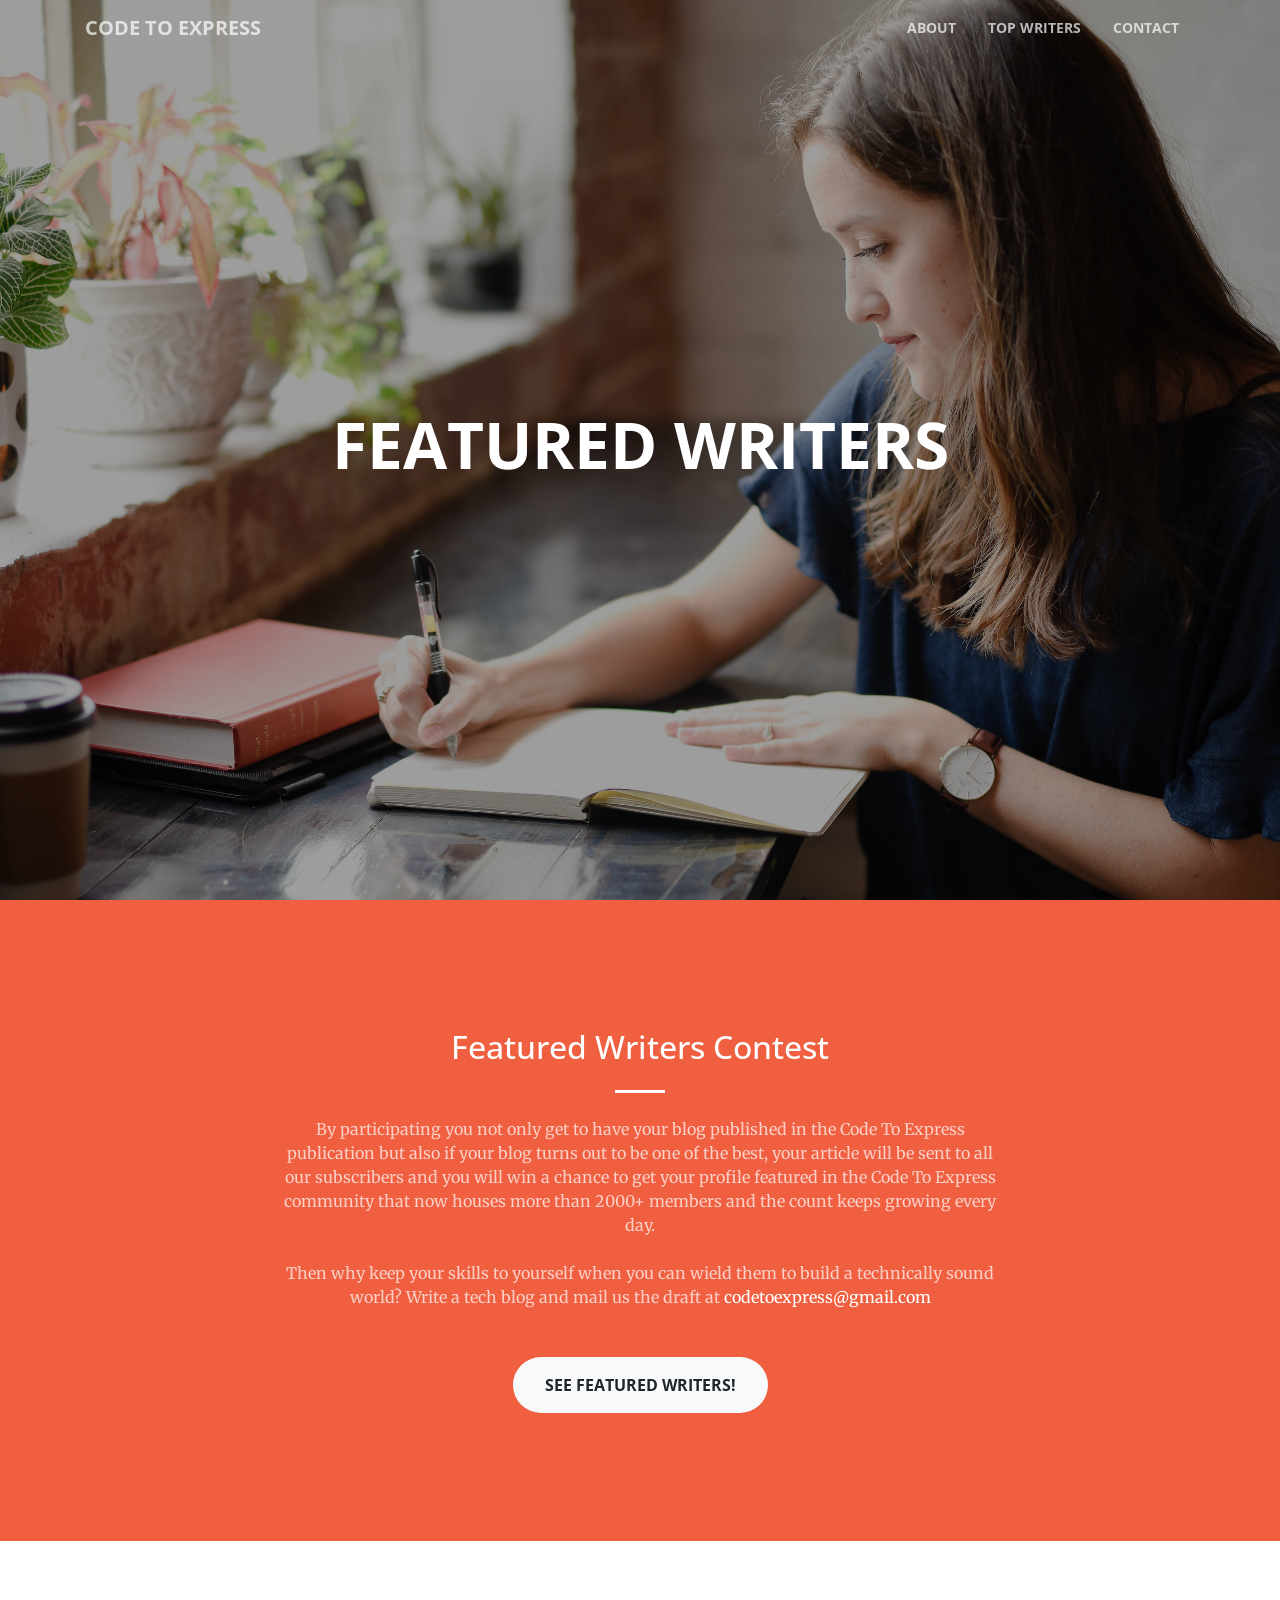
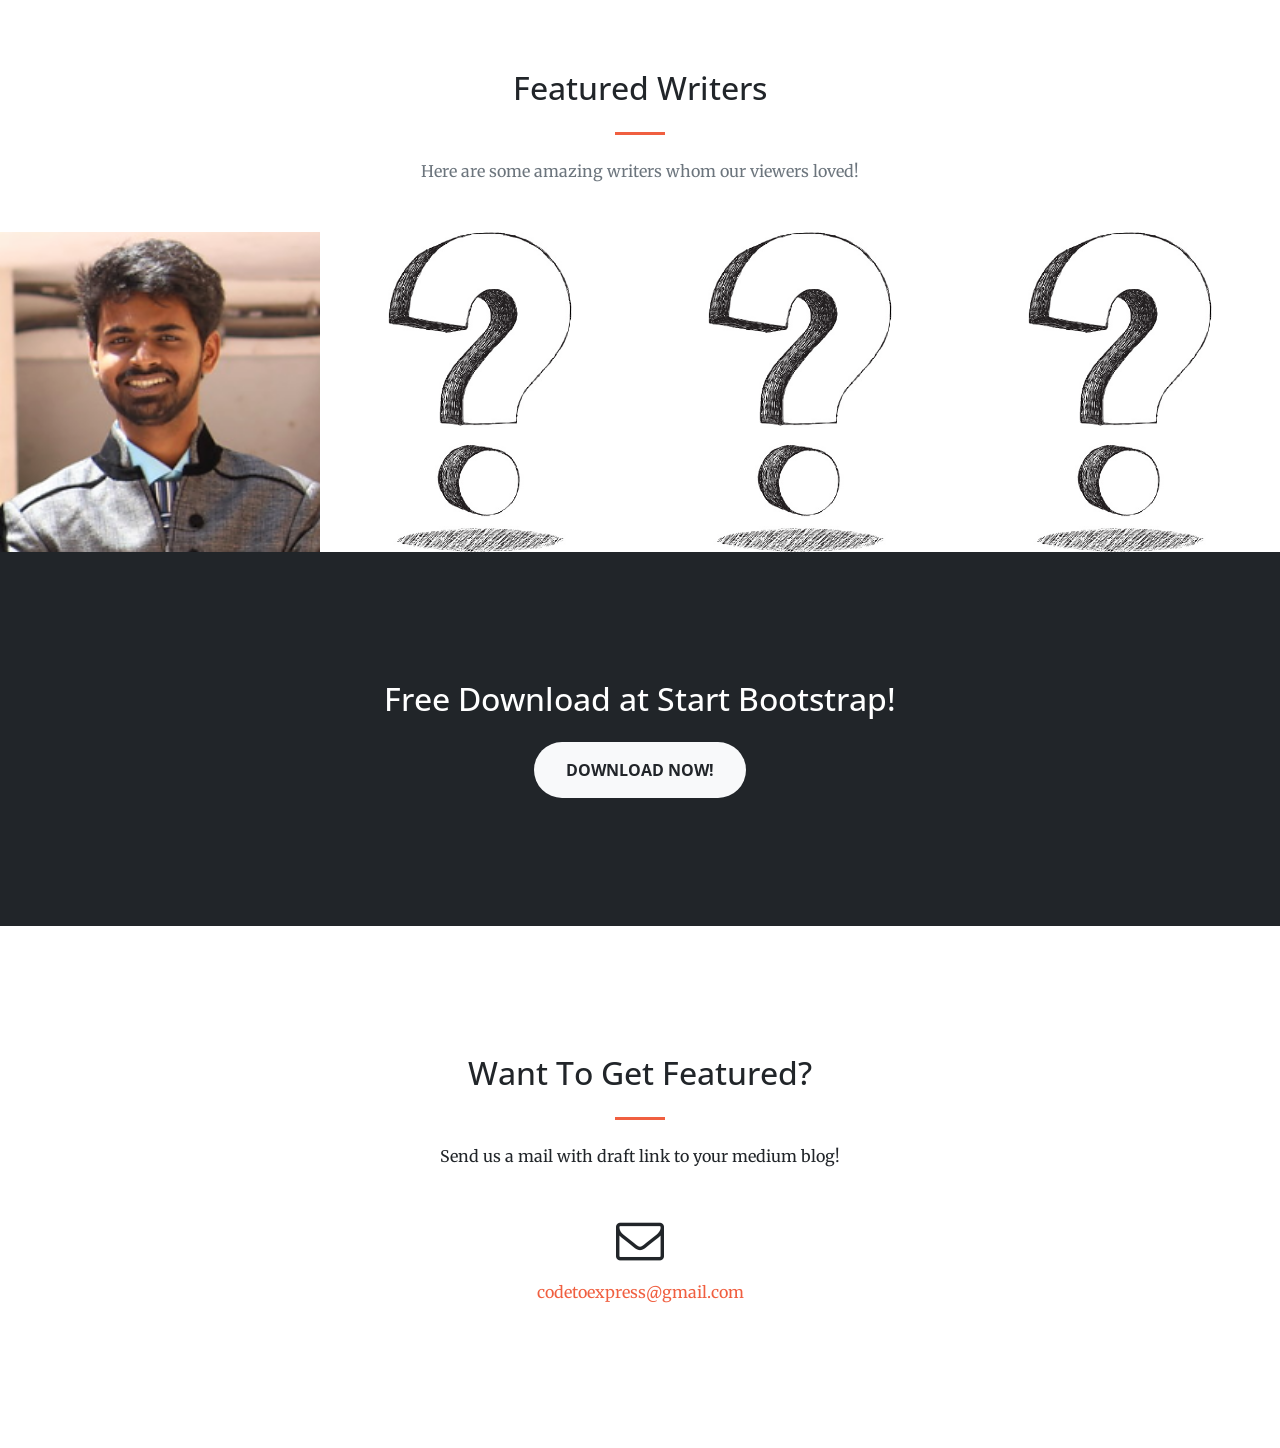
==== commit a83ba852: "Add first winner" ====
--- a/index.html
+++ b/index.html
@@ -133,9 +133,9 @@
     <section class="p-0" id="portfolio">
       <div class="container-fluid p-0">
         <div class="row no-gutters popup-gallery">
-          <div class="col-lg-4 col-sm-6">
-            <a class="portfolio-box" href="img/writers/avatar.png">
-              <img class="img-fluid" style="width: 100%;"src="img/writers/avatar.png" alt="">
+          <div class="col-lg-3 col-sm-6">
+            <a class="portfolio-box" href="https://linkedin.com/in/sarthaksri98/">
+              <img class="img-fluid" style="width: 100%; height: 100%;"src="img/writers/win1.png" alt="">
               <div class="portfolio-box-caption">
                 <div class="portfolio-box-caption-content">
                   <div class="project-category text-faded">
@@ -148,9 +148,9 @@
               </div>
             </a>
           </div>
-          <div class="col-lg-4 col-sm-6">
-            <a class="portfolio-box" href="img/writers/avatar.png">
-              <img class="img-fluid" style="width: 100%;" src="img/writers/avatar.png" alt="">
+          <div class="col-lg-3 col-sm-6">
+            <a class="portfolio-box" href="#">
+              <img class="img-fluid" style="width: 100%;" src="img/writers/who.png" alt="">
               <div class="portfolio-box-caption">
                 <div class="portfolio-box-caption-content">
                     <div class="project-category text-faded">
@@ -163,13 +163,28 @@
               </div>
             </a>
           </div>
-          <div class="col-lg-4 col-sm-6">
-            <a class="portfolio-box" href="img/writers/avatar.png">
-              <img class="" style="width: 100%;" src="img/writers/avatar.png" alt="">
+          <div class="col-lg-3 col-sm-6">
+            <a class="portfolio-box" href="#">
+              <img class="" style="width: 100%;" src="img/writers/who.png" alt="">
               <div class="portfolio-box-caption">
                 <div class="portfolio-box-caption-content">
                     <div class="project-category text-faded">
                         July 1st - June 15th
+                    </div>
+                    <div class="project-name">
+                        Name
+                    </div>
+                </div>
+              </div>
+            </a>
+          </div>
+          <div class="col-lg-3 col-sm-6">
+            <a class="portfolio-box" href="#">
+              <img class="" style="width: 100%;" src="img/writers/who.png" alt="">
+              <div class="portfolio-box-caption">
+                <div class="portfolio-box-caption-content">
+                    <div class="project-category text-faded">
+                        July 16th - July 30th
                     </div>
                     <div class="project-name">
                         Name
@@ -268,7 +283,7 @@
     <script src="vendor/magnific-popup/jquery.magnific-popup.min.js"></script>
 
     <!-- Custom scripts for this template -->
-    <script src="js/creative.min.js"></script>
+    <script src="js/creative.js"></script>
 
   </body>
 
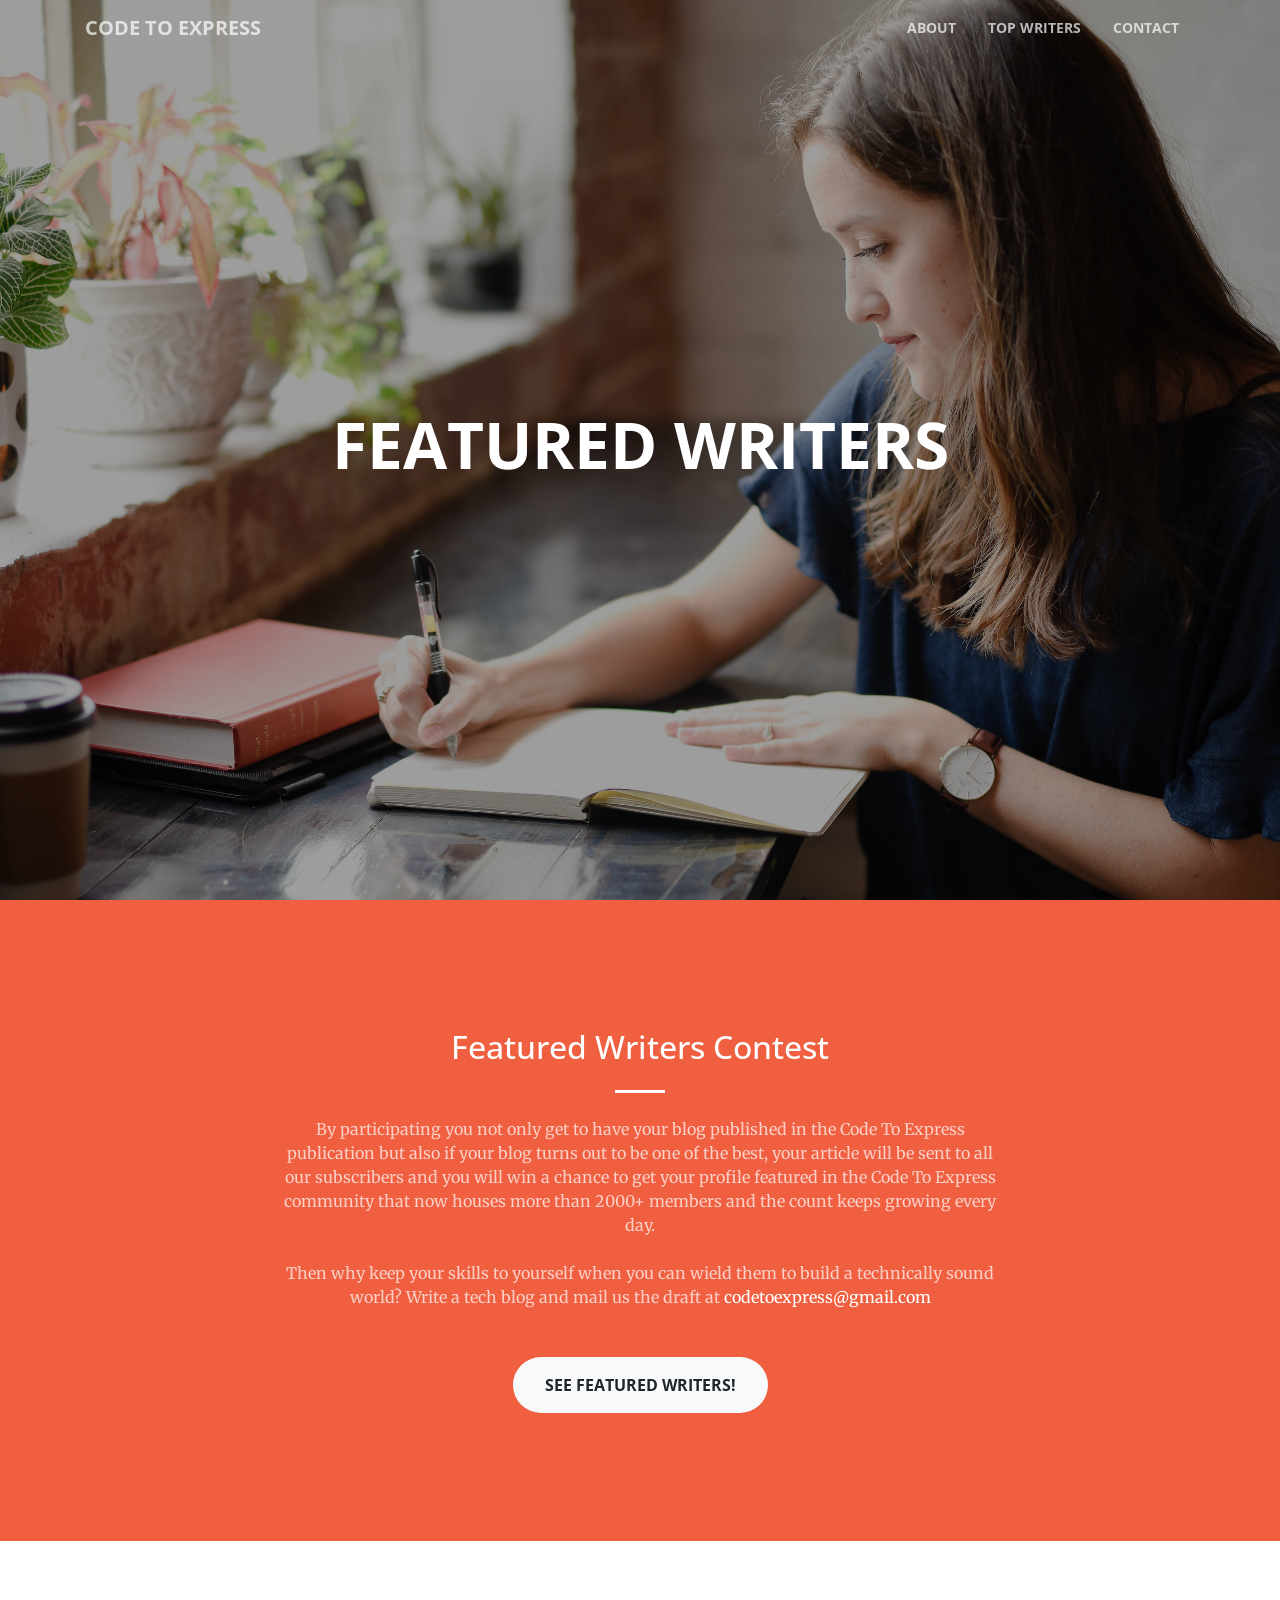
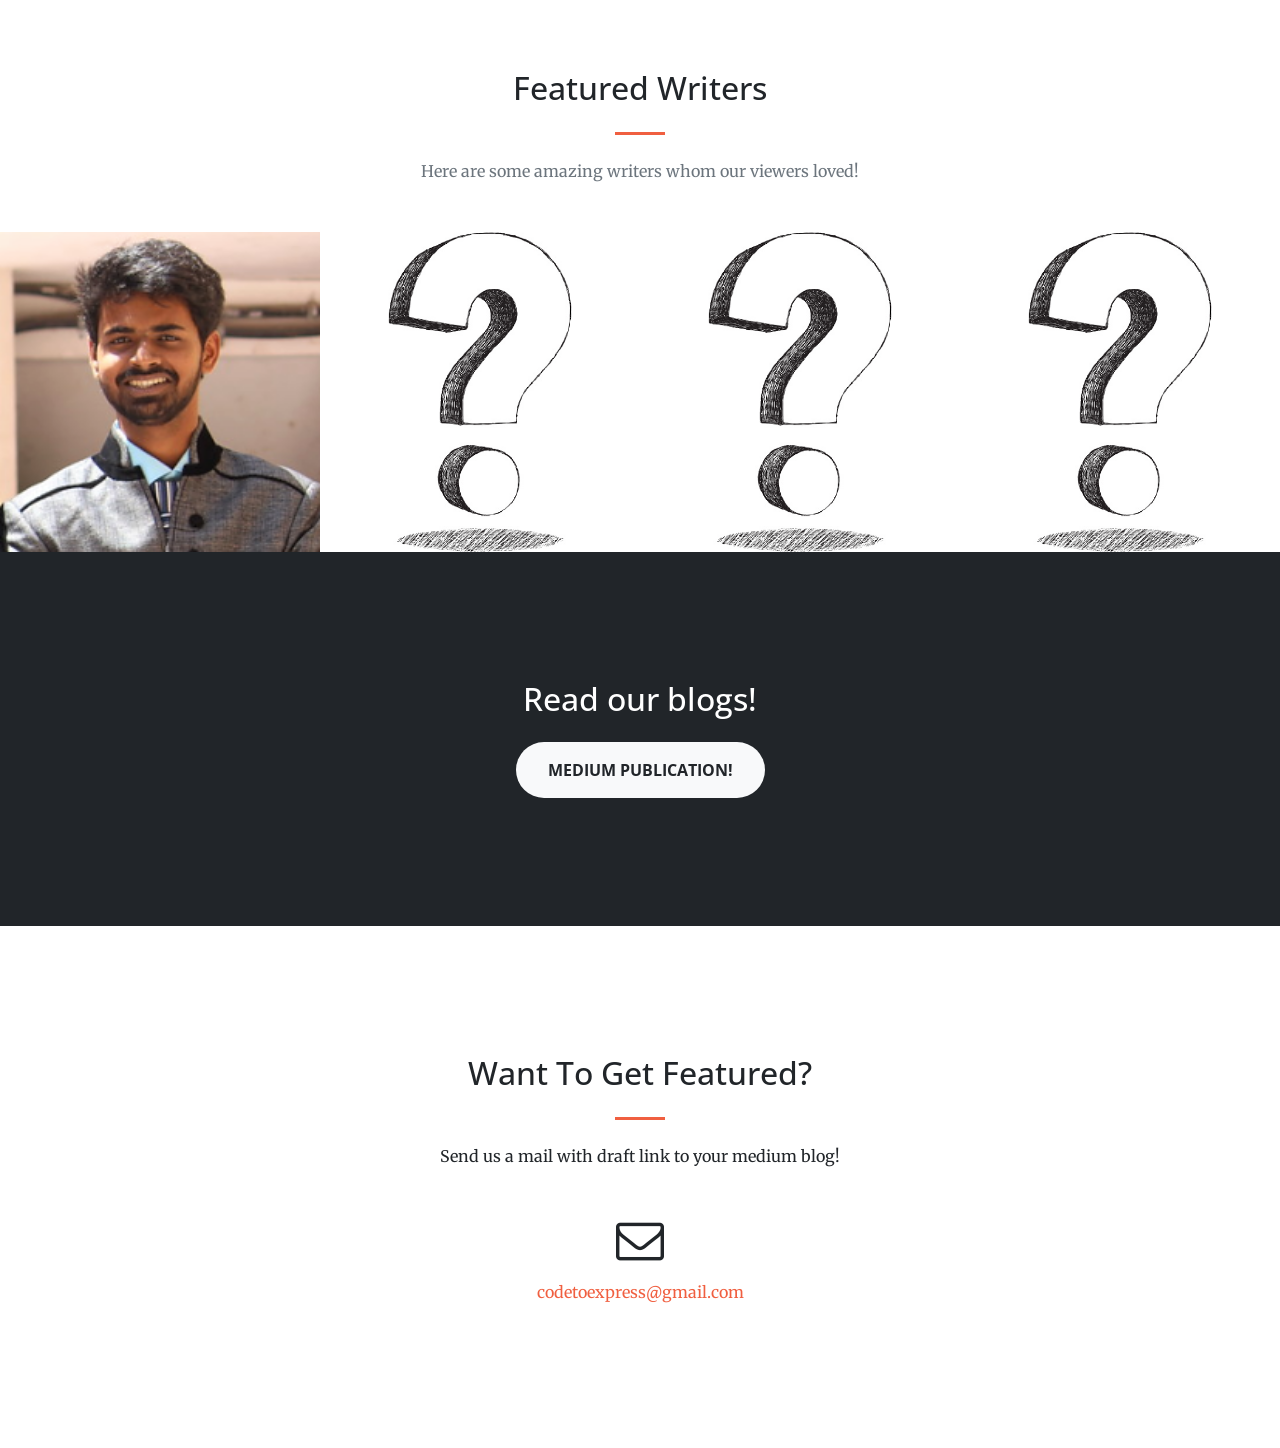
==== commit 59dc9174: "add medium publication ,ink;" ====
--- a/index.html
+++ b/index.html
@@ -244,8 +244,8 @@
 
     <section class="bg-dark text-white">
       <div class="container text-center">
-        <h2 class="mb-4">Free Download at Start Bootstrap!</h2>
-        <a class="btn btn-light btn-xl sr-button" href="http://startbootstrap.com/template-overviews/creative/">Download Now!</a>
+        <h2 class="mb-4">Read our blogs!</h2>
+        <a class="btn btn-light btn-xl sr-button" href="https://medium.com/code-to-express">Medium Publication!</a>
       </div>
     </section>
 
